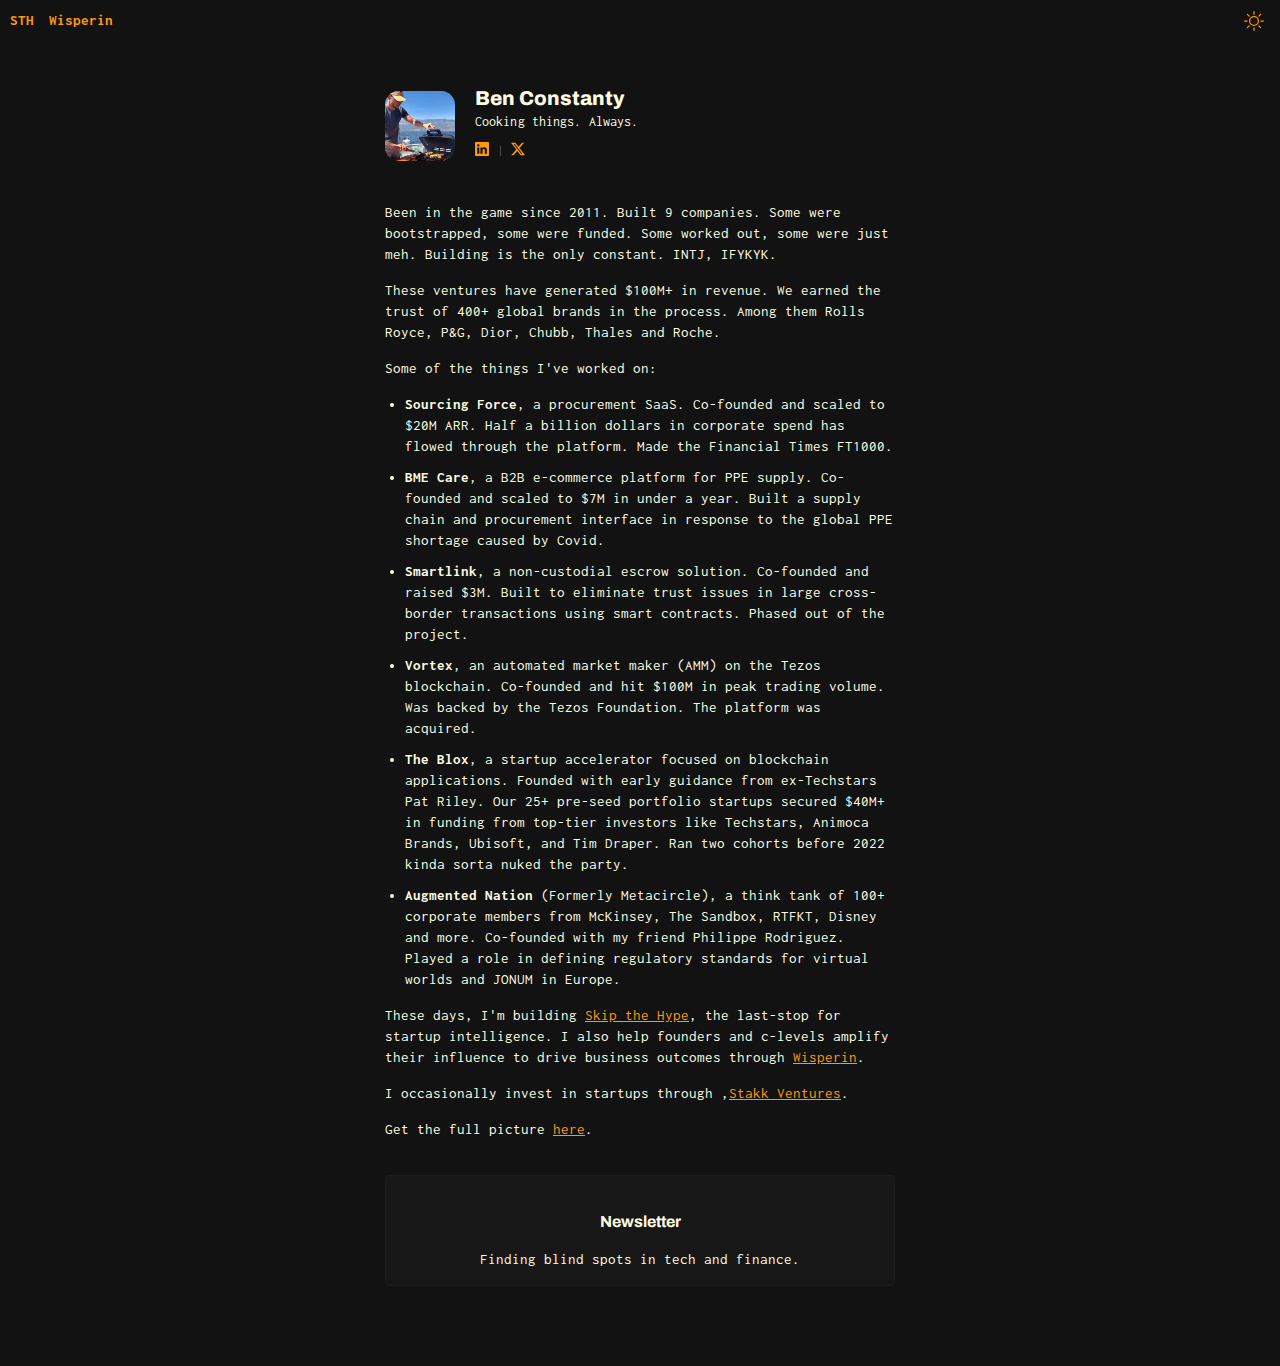
==== index.html @ b624b14b "Initial commit from local folder" ====
<!DOCTYPE html>
<html lang="en">

  <head>
    <meta charset="UTF-8">
    <meta name="viewport" content="width=device-width, initial-scale=1.0">
    <title>Ben Constanty</title>
  
    <!-- Link to the external CSS file -->
    <link rel="stylesheet" href="css/style.css">
  
    <!-- Favicon -->
    <link rel="icon" href="assets/favicon.ico">
  
    <!-- Fonts -->
    <link href="https://fonts.googleapis.com/css2?family=Inconsolata:wght@400;700&display=swap" rel="stylesheet">
    <script>
      (function(w, d, t, h, s, n) {
        w.FlodeskObject = n;
        var fn = function() {
          (w[n].q = w[n].q || []).push(arguments);
        };
        w[n] = w[n] || fn;
        var f = d.getElementsByTagName(t)[0];
        var v = '?v=' + Math.floor(new Date().getTime() / (120 * 1000)) * 60;
        var sm = d.createElement(t);
        sm.async = true;
        sm.type = 'module';
        sm.src = h + s + '.mjs' + v;
        f.parentNode.insertBefore(sm, f);
        var sn = d.createElement(t);
        sn.async = true;
        sn.noModule = true;
        sn.src = h + s + '.js' + v;
        f.parentNode.insertBefore(sn, f);
      })(window, document, 'script', 'https://assets.flodesk.com', '/universal', 'fd');
    </script>
  </head>
  


<body>

  <div class="master">
    <a>STH</a> <a>Wisperin</a> <a></a>
  </div>

  <button class="toggle-button" onclick="toggleDarkMode()">
    <svg xmlns="http://www.w3.org/2000/svg" width="16" height="16" fill="currentColor" class="bi bi-sun" viewBox="0 0 16 16">
      <path d="M8 11a3 3 0 1 1 0-6 3 3 0 0 1 0 6m0 1a4 4 0 1 0 0-8 4 4 0 0 0 0 8M8 0a.5.5 0 0 1 .5.5v2a.5.5 0 0 1-1 0v-2A.5.5 0 0 1 8 0m0 13a.5.5 0 0 1 .5.5v2a.5.5 0 0 1-1 0v-2A.5.5 0 0 1 8 13m8-5a.5.5 0 0 1-.5.5h-2a.5.5 0 0 1 0-1h2a.5.5 0 0 1 .5.5M3 8a.5.5 0 0 1-.5.5h-2a.5.5 0 0 1 0-1h2A.5.5 0 0 1 3 8m10.657-5.657a.5.5 0 0 1 0 .707l-1.414 1.415a.5.5 0 1 1-.707-.708l1.414-1.414a.5.5 0 0 1 .707 0m-9.193 9.193a.5.5 0 0 1 0 .707L3.05 13.657a.5.5 0 0 1-.707-.707l1.414-1.414a.5.5 0 0 1 .707 0m9.193 2.121a.5.5 0 0 1-.707 0l-1.414-1.414a.5.5 0 0 1 .707-.707l1.414 1.414a.5.5 0 0 1 0 .707M4.464 4.465a.5.5 0 0 1-.707 0L2.343 3.05a.5.5 0 1 1 .707-.707l1.414 1.414a.5.5 0 0 1 0 .708"/>
    </svg>
  </button>
</div>
  <div class="container">
    

    <div class="profile">
      <img src="assets/ben_profile_pic.png" alt="Profile Picture" class="profile-pic" id="profile-pic">
      <div>
        <h1>Ben Constanty</h1>
        <p style="line-height:10px; letter-spacing: 0.1px;font-size:14px">Cooking things. Always.</p>
        <div class="link-container">
          <a href="#" class="icon-link">
            <svg xmlns="http://www.w3.org/2000/svg" width="14" height="14" fill="currentColor" class="bi bi-linkedin" viewBox="0 0 16 16">
              <path d="M0 1.146C0 .513.526 0 1.175 0h13.65C15.474 0 16 .513 16 1.146v13.708c0 .633-.526 1.146-1.175 1.146H1.175C.526 16 0 15.487 0 14.854zm4.943 12.248V6.169H2.542v7.225zm-1.2-8.212c.837 0 1.358-.554 1.358-1.248-.015-.709-.52-1.248-1.342-1.248S2.4 3.226 2.4 3.934c0 .694.521 1.248 1.327 1.248zm4.908 8.212V9.359c0-.216.016-.432.08-.586.173-.431.568-.878 1.232-.878.869 0 1.216.662 1.216 1.634v3.865h2.401V9.25c0-2.22-1.184-3.252-2.764-3.252-1.274 0-1.845.7-2.165 1.193v.025h-.016l.016-.025V6.169h-2.4c.03.678 0 7.225 0 7.225z"/>
            </svg>
          </a>
        
          <div class="divider"></div>
        
          <a href="#" class="icon-link">
            <svg xmlns="http://www.w3.org/2000/svg" width="14" height="14" fill="currentColor" class="bi bi-twitter-x" viewBox="0 0 16 16">
              <path d="M12.6.75h2.454l-5.36 6.142L16 15.25h-4.937l-3.867-5.07-4.425 5.07H.316l5.733-6.57L0 .75h5.063l3.495 4.633L12.601.75Zm-.86 13.028h1.36L4.323 2.145H2.865z"/>
            </svg>
          </a>
        </div>
        
      </div>
    </div>
    
    <p>Been in the game since 2011. Built 9 companies. Some were bootstrapped, some were funded. Some worked out, some were just meh.
    Building is the only constant. INTJ, IFYKYK. </p>

    <p>These ventures have generated $100M+ in revenue. We earned the trust of 400+ global brands in the process. Among them Rolls Royce, P&G, Dior, Chubb, Thales and Roche.</p>

    <p>Some of the things I've worked on:</p>
    <ul>
      <li><b>Sourcing Force</b>, a procurement SaaS. Co-founded and scaled to $20M ARR. Half a billion dollars in corporate spend has flowed through the platform. Made the Financial Times FT1000.</li>
      <li><b>BME Care</b>, a B2B e-commerce platform for PPE supply. Co-founded and scaled to $7M in under a year. Built a supply chain and procurement interface in response to the global PPE shortage caused by Covid.</li>
      <li><b>Smartlink</b>, a non-custodial escrow solution. Co-founded and raised $3M. Built to eliminate trust issues in large cross-border transactions using smart contracts. Phased out of the project.</li>
      <li><b>Vortex</b>, an automated market maker (AMM) on the Tezos blockchain. Co-founded and hit $100M in peak trading volume. Was backed by the Tezos Foundation. The platform was acquired.</li>
      <li><b>The Blox</b>, a startup accelerator focused on blockchain applications. Founded with early guidance from ex-Techstars Pat Riley. Our 25+ pre-seed portfolio startups secured $40M+ in funding from top-tier investors like Techstars, Animoca Brands, Ubisoft, and Tim Draper. Ran two cohorts before 2022 kinda sorta nuked the party.</li>
      <li><b>Augmented Nation</b> (Formerly Metacircle), a think tank of 100+ corporate members from McKinsey, The Sandbox, RTFKT, Disney and more. Co-founded with my friend Philippe Rodriguez. Played a role in defining regulatory standards for virtual worlds and JONUM in Europe. </li>
    </ul> 
      
     <p>These days, I'm building <a href="https://www.skipthehype.com" target="_blank">Skip the Hype</a>, the last-stop for startup intelligence. I also help founders and c-levels amplify their influence to drive business outcomes through <a href="https://www.wisper.in" target="_blank">Wisperin</a>.</p>

    <p>I occasionally invest in startups through ,<a href="https://stakk.ventures" target="_blank">Stakk Ventures</a>.</p>

    <p>Get the full picture <a href="https://www.linkedin.com/in/ben-constanty/" target="_blank">here</a>.</p>

    
    <div class="nl-block">
    <h2 style="margin-top: 0px;">Newsletter</h2>
    <p>Finding blind spots in tech and finance.</p>

 
    <div style="padding: 0; position: relative; top: -15px;" id="fd-form-679fdba94f88c79ff9d1add1"></div>
    <script>
      window.fd('form', {
        formId: '679fdba94f88c79ff9d1add1',
        containerEl: '#fd-form-679fdba94f88c79ff9d1add1'
      });
    </script>    
    </div>
  </div>
 
  
  
  <script src="scripts/dark_mode.js" defer></script>
  <script src="scripts/swap_pic.js" defer></script>



</body>
</html>
---- css/style.css ----
@import url('https://fonts.googleapis.com/css2?family=Inconsolata:wght@400;700&family=Archivo:wght@100..900&display=swap');

    :root {
      --bg-color: #121212;
      --text-color: #fefce1;
      --button-text: #fefce1;
      --link-text: #ff9909;;
      --divider-line: #4d4d4d;
      --separator-line: #212121;
    }
    

    body {
      font-family: 'Inconsolata', monospace;
      font-size: 15px;
      line-height: 1.4;
      margin: 0;
      padding: 0;
      background-color: var(--bg-color);
      color: var(--text-color);
      display: flex;
      justify-content: center;
      align-items: center;
      min-height: 100vh;
      transition: background-color 0.0s, color 0.0s;
      overflow-x: hidden;
     
    }

    .container {
      width: 100%;
      max-width: 550px;
      padding: 20px;
      box-sizing: border-box;
      margin-top: 60px;
      margin-bottom: 60px;
    }
ul{

  padding-left:20px;
}
    li{

      margin-bottom: 10px;

    }

    h1 {
      font-size: 20px;
      font-weight: 800;
   line-height:10px;
      font-family: 'Archivo', sans-serif;

    }

    h2 {
      font-size: 16px;
      font-weight: 700;
      margin-bottom: 0px;
      font-family: 'Archivo', sans-serif;

    }

    .dark-mode {
      --bg-color: #ebebe0;
      --text-color: #121212;
      --link-text: #c67e34;
      --divider-line: #c7c7c7;
      --separator-line: #c7c7c7;
    }
    

    .toggle-button {
      position: fixed;
      top: 10px;
      right: 10px;
      border: none;
      background: none;
      cursor: pointer;

    }

    .toggle-button svg {
      width: 20px;
      height: 20px;
      fill: var(--link-text);
    }

    .toggle-button:hover {
      opacity: 0.8;
    }
    .link-container {
      display: flex;
      gap: 0.7em;
      flex-direction: row;
    align-content: center;
   
    align-items: baseline;
    }

    .link-container a {
      font-family: 'Inconsolata', monospace;
      color: var(--link-text);
      font-size: 15px;
      text-decoration: none;
      font-weight: 600;
      margin-bottom: 10px;
    }


    .link-container a:hover {
      text-decoration: underline;
    }


    a{

     color: var(--link-text);
    }

.profile {
      display: flex;
      align-items: center;
      gap: 20px;
      margin-bottom: 30px;
    }
    .profile-pic {
      width: 70px;
      height: 70px;
      border-radius: 20%;
      object-fit: cover;
      transition: transform 0.1s ease-in-out, filter 0.1s ease;
      filter: none;
      position: relative;
    }
    
    .profile-pic:hover {
      filter: contrast(200%) saturate(0%) blur(2px);
      image-rendering: pixelated; /* Forces pixelation */
      transform: scale(1.1) translate(5%, 5%); /* Zoom and move to bottom-right */
      animation: glitch 0.3s steps(2, end) infinite;
    }

.profile:hover::after {
  content: '';
  position: absolute;
  top: 0;
  left: 0;
  width: 60px; /* Same as the original width */
  height: 60px; /* Same as the original height */
  background-image: url('assets/pepe_cook.png'); /* Replace with your hover image */
  background-size: cover;
  background-position: center;
  border-radius: 20%; /* Match the original border-radius */
  z-index: 1;
}
.profile:hover .profile-pic {
  content: none; /* Removes original image */
}

/* Glitch effect */
@keyframes glitch {
  0% {
    clip-path: inset(10% 0 20% 0);
    transform: translate(-2px, 0);
  }
  25% {
    clip-path: inset(20% 0 30% 0);
    transform: translate(2px, -2px);
  }
  50% {
    clip-path: inset(20% 0 30% 0);
    transform: translate(-3px, 2px);
  }
  75% {
    clip-path: inset(15% 0 20% 0);
    transform: translate(3px, -3px);
  }
  100% {
    clip-path: inset(10% 0 20% 0);
    transform: translate(0, 0);
  }
}

 
  .divider {
  width: 1px;
  background-color: var(--divider-line);
  height: 10px;
}

.separator{
    margin-top: 50px;
    width: 100%;
    height: 1px;
    background-color: var(--separator-line);
  }

.nl-block{
    display: flex;
    flex-direction: column;
    align-items: center;
    justify-content: center;
    background-color: #171717;
    border-style: solid;
    border-color: #1c1c1c;
    border-radius: 4px;
    border-width: 1px;
    padding-top: 35px;
    margin-top: 35px;


}

    [data-ff-el="root"].ff-679fdba94f88c79ff9d1add1 .ff-679fdba94f88c79ff9d1add1__form {
    color: #000000;
    width: 100%;
    margin: 0;
    padding: 0;
    font-size: 16px;
    text-align: center;
    font-family: 'Inconsolata', monospace !important;   
    line-height: 0.5;
    letter-spacing: 0.1px;
    text-transform: none;
}

[data-ff-el="root"].ff-679fdba94f88c79ff9d1add1 .ff-679fdba94f88c79ff9d1add1__success-message {
    color: #797979!important;   
    font-size: 14px!important;   
    text-align: left!important;   
    font-family: 'Inconsolata', monospace !important;   
   
}

[data-ff-el="root"].ff-679fdba94f88c79ff9d1add1 .ff-679fdba94f88c79ff9d1add1__control {
    
    border: 1px solid #9e9e9e!important; }

[data-ff-el="root"].ff-679fdba94f88c79ff9d1add1 .ff-679fdba94f88c79ff9d1add1__button {
  
    background: #3566c6!important;   
    text-align: center;
    font-family: 'Inconsolata', monospace !important;   

}

[data-ff-el="root"].ff-679fdba94f88c79ff9d1add1 .ff-679fdba94f88c79ff9d1add1__form {
  
    padding: 0 !important;
    
}

[data-ff-el="root"].ff-679fdba94f88c79ff9d1add1 .ff-679fdba94f88c79ff9d1add1__title {
  
    display: none !important;
}

[data-ff-el="root"].ff-679fdba94f88c79ff9d1add1 .ff-679fdba94f88c79ff9d1add1__subtitle {
 
    display: none!important;
}

[data-ff-el="root"].ff-679fdba94f88c79ff9d1add1 .fd-form-content {
    position: relative;
    display: flex !important;
    gap: 0.5em !important;
    flex-direction: row !important;
    margin-top: 20px!important;
}
    /* Glitch Effect */
    .glitch {
      animation: glitch 0.15s ease-in-out;
    }

    @keyframes glitch {
      0% { transform: translate(0, 0); filter: hue-rotate(0deg); }
      20% { transform: translate(-4px, -4px); filter: hue-rotate(50deg); }
      40% { transform: translate(4px, 4px); filter: hue-rotate(60deg); }
      60% { transform: translate(-4px, 4px); filter: hue-rotate(80deg); }
      80% { transform: translate(4px, -4px); filter: hue-rotate(100deg); }
      100% { transform: translate(0, 0); filter: hue-rotate(0deg); }
    }


  .master {
  position: absolute;
  top: 10px;
  font-weight:700;
  left: 0;
  width: 100%;
  display: flex;
  gap: 1em;
  color: var(--text-colort);
  padding: 0 10px; /* Add padding to prevent sticking */
  box-sizing: border-box; /* Prevents extra width issues */
}
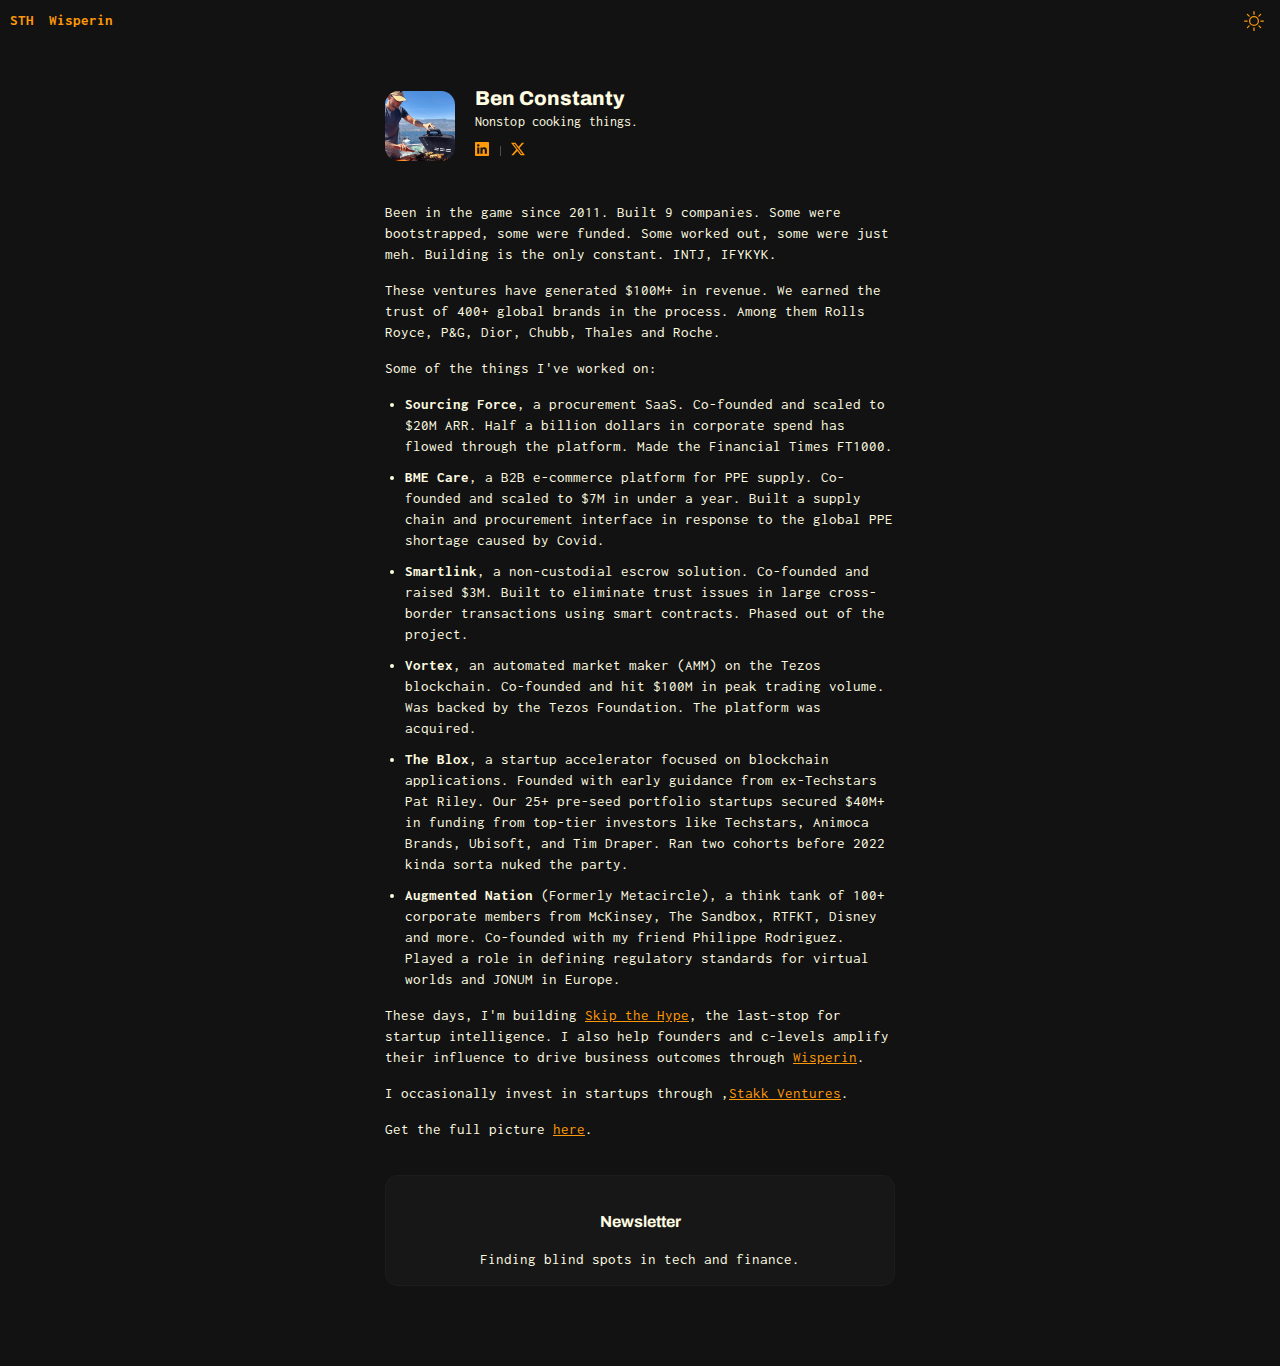
==== commit 93b00017: "Copied content from original folder" ====
--- a/index.html
+++ b/index.html
@@ -36,7 +36,6 @@
       })(window, document, 'script', 'https://assets.flodesk.com', '/universal', 'fd');
     </script>
   </head>
-  
 
 
 <body>
@@ -52,13 +51,13 @@
   </button>
 </div>
   <div class="container">
-    
+
 
     <div class="profile">
       <img src="assets/ben_profile_pic.png" alt="Profile Picture" class="profile-pic" id="profile-pic">
       <div>
         <h1>Ben Constanty</h1>
-        <p style="line-height:10px; letter-spacing: 0.1px;font-size:14px">Cooking things. Always.</p>
+        <p style="line-height:10px; letter-spacing: 0.1px;font-size:14px">Nonstop cooking things.</p>
         <div class="link-container">
           <a href="#" class="icon-link">
             <svg xmlns="http://www.w3.org/2000/svg" width="14" height="14" fill="currentColor" class="bi bi-linkedin" viewBox="0 0 16 16">
--- a/css/style.css
+++ b/css/style.css
@@ -1,5 +1,3 @@
-
-    
 @import url('https://fonts.googleapis.com/css2?family=Inconsolata:wght@400;700&family=Archivo:wght@100..900&display=swap');
 
     :root {
@@ -9,6 +7,18 @@
       --link-text: #ff9909;;
       --divider-line: #4d4d4d;
       --separator-line: #212121;
+      --nl-block:#171717;
+      --nl-border:#1c1c1c;
+    }
+
+    .dark-mode {
+      --bg-color: #ebebe0;
+      --text-color: #121212;
+      --link-text: #c67e34;
+      --divider-line: #c7c7c7;
+      --separator-line: #c7c7c7;
+      --nl-block:#f4f4eb;
+      --nl-border:#ffff;
     }
     
 
@@ -62,14 +72,6 @@
       font-family: 'Archivo', sans-serif;
 
     }
-
-    .dark-mode {
-      --bg-color: #ebebe0;
-      --text-color: #121212;
-      --link-text: #c67e34;
-      --divider-line: #c7c7c7;
-      --separator-line: #c7c7c7;
-    }
     
 
     .toggle-button {
@@ -203,10 +205,10 @@
     flex-direction: column;
     align-items: center;
     justify-content: center;
-    background-color: #171717;
+    background-color: var(--nl-block);
     border-style: solid;
-    border-color: #1c1c1c;
-    border-radius: 4px;
+    border-color: var(--nl-border);;
+    border-radius: 12px;
     border-width: 1px;
     padding-top: 35px;
     margin-top: 35px;
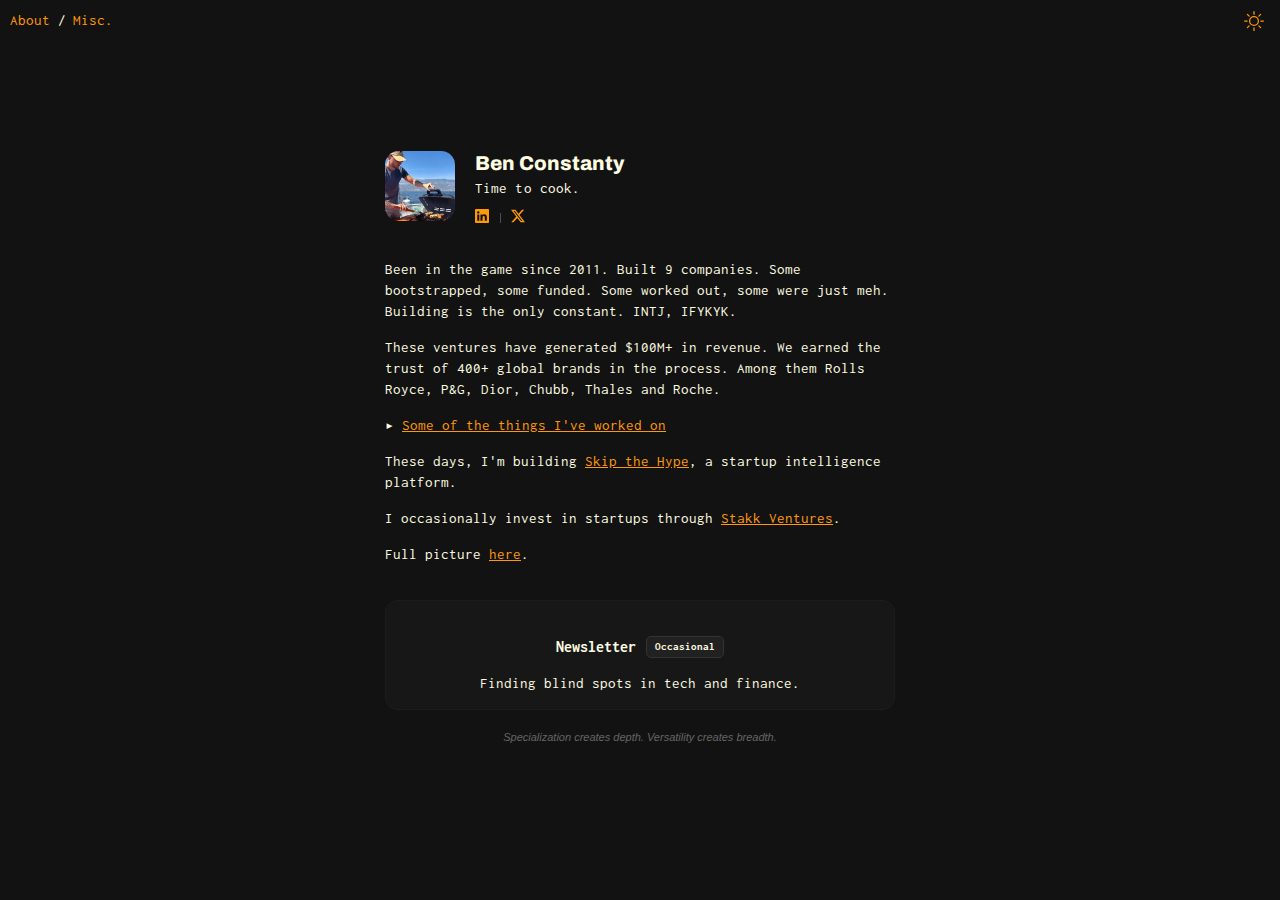
==== commit 926cdb69: "Copied content from original folder" ====
--- a/index.html
+++ b/index.html
@@ -5,10 +5,10 @@
     <meta charset="UTF-8">
     <meta name="viewport" content="width=device-width, initial-scale=1.0">
     <title>Ben Constanty</title>
-  
+
     <!-- Link to the external CSS file -->
     <link rel="stylesheet" href="css/style.css">
-  
+
     <!-- Favicon -->
     <link rel="icon" href="assets/favicon.ico">
   
@@ -40,8 +40,10 @@
 
 <body>
 
-  <div class="master">
-    <a>STH</a> <a>Wisperin</a> <a></a>
+  <div class="master">  
+   
+    <a style="text-decoration: none;" href="/about">About</a> /
+    <a href="/misc" style="text-decoration: none;">Misc.</a>
   </div>
 
   <button class="toggle-button" onclick="toggleDarkMode()">
@@ -57,9 +59,9 @@
       <img src="assets/ben_profile_pic.png" alt="Profile Picture" class="profile-pic" id="profile-pic">
       <div>
         <h1>Ben Constanty</h1>
-        <p style="line-height:10px; letter-spacing: 0.1px;font-size:14px">Nonstop cooking things.</p>
+        <p style="line-height:10px; letter-spacing: 0.1px;font-size:1%px">Time to cook.</p>
         <div class="link-container">
-          <a href="#" class="icon-link">
+          <a href="https://www.linkedin.com/in/ben-constanty/" target="_blank" class="icon-link">
             <svg xmlns="http://www.w3.org/2000/svg" width="14" height="14" fill="currentColor" class="bi bi-linkedin" viewBox="0 0 16 16">
               <path d="M0 1.146C0 .513.526 0 1.175 0h13.65C15.474 0 16 .513 16 1.146v13.708c0 .633-.526 1.146-1.175 1.146H1.175C.526 16 0 15.487 0 14.854zm4.943 12.248V6.169H2.542v7.225zm-1.2-8.212c.837 0 1.358-.554 1.358-1.248-.015-.709-.52-1.248-1.342-1.248S2.4 3.226 2.4 3.934c0 .694.521 1.248 1.327 1.248zm4.908 8.212V9.359c0-.216.016-.432.08-.586.173-.431.568-.878 1.232-.878.869 0 1.216.662 1.216 1.634v3.865h2.401V9.25c0-2.22-1.184-3.252-2.764-3.252-1.274 0-1.845.7-2.165 1.193v.025h-.016l.016-.025V6.169h-2.4c.03.678 0 7.225 0 7.225z"/>
             </svg>
@@ -67,7 +69,7 @@
         
           <div class="divider"></div>
         
-          <a href="#" class="icon-link">
+          <a href="https://x.com/benconstanty" target="_blank" class="icon-link">
             <svg xmlns="http://www.w3.org/2000/svg" width="14" height="14" fill="currentColor" class="bi bi-twitter-x" viewBox="0 0 16 16">
               <path d="M12.6.75h2.454l-5.36 6.142L16 15.25h-4.937l-3.867-5.07-4.425 5.07H.316l5.733-6.57L0 .75h5.063l3.495 4.633L12.601.75Zm-.86 13.028h1.36L4.323 2.145H2.865z"/>
             </svg>
@@ -77,32 +79,27 @@
       </div>
     </div>
     
-    <p>Been in the game since 2011. Built 9 companies. Some were bootstrapped, some were funded. Some worked out, some were just meh.
+    <p>Been in the game since 2011. Built 9 companies. Some bootstrapped, some funded. Some worked out, some were just meh.
     Building is the only constant. INTJ, IFYKYK. </p>
 
     <p>These ventures have generated $100M+ in revenue. We earned the trust of 400+ global brands in the process. Among them Rolls Royce, P&G, Dior, Chubb, Thales and Roche.</p>
 
-    <p>Some of the things I've worked on:</p>
-    <ul>
-      <li><b>Sourcing Force</b>, a procurement SaaS. Co-founded and scaled to $20M ARR. Half a billion dollars in corporate spend has flowed through the platform. Made the Financial Times FT1000.</li>
-      <li><b>BME Care</b>, a B2B e-commerce platform for PPE supply. Co-founded and scaled to $7M in under a year. Built a supply chain and procurement interface in response to the global PPE shortage caused by Covid.</li>
-      <li><b>Smartlink</b>, a non-custodial escrow solution. Co-founded and raised $3M. Built to eliminate trust issues in large cross-border transactions using smart contracts. Phased out of the project.</li>
-      <li><b>Vortex</b>, an automated market maker (AMM) on the Tezos blockchain. Co-founded and hit $100M in peak trading volume. Was backed by the Tezos Foundation. The platform was acquired.</li>
-      <li><b>The Blox</b>, a startup accelerator focused on blockchain applications. Founded with early guidance from ex-Techstars Pat Riley. Our 25+ pre-seed portfolio startups secured $40M+ in funding from top-tier investors like Techstars, Animoca Brands, Ubisoft, and Tim Draper. Ran two cohorts before 2022 kinda sorta nuked the party.</li>
-      <li><b>Augmented Nation</b> (Formerly Metacircle), a think tank of 100+ corporate members from McKinsey, The Sandbox, RTFKT, Disney and more. Co-founded with my friend Philippe Rodriguez. Played a role in defining regulatory standards for virtual worlds and JONUM in Europe. </li>
-    </ul> 
-      
-     <p>These days, I'm building <a href="https://www.skipthehype.com" target="_blank">Skip the Hype</a>, the last-stop for startup intelligence. I also help founders and c-levels amplify their influence to drive business outcomes through <a href="https://www.wisper.in" target="_blank">Wisperin</a>.</p>
+    <span style="text-decoration:none !important;">▸</span> <a href="/website/about.html" style="text-decoration: underline;"> Some of the things I've worked on</a>
+  
+    
+     <p>These days, I'm building <a href="https://www.skipthehype.com" target="_blank">Skip the Hype</a>, a startup intelligence platform. </p>
+    <p>I occasionally invest in startups through <a href="https://stakk.ventures" target="_blank">Stakk Ventures</a>.</p>
 
-    <p>I occasionally invest in startups through ,<a href="https://stakk.ventures" target="_blank">Stakk Ventures</a>.</p>
-
-    <p>Get the full picture <a href="https://www.linkedin.com/in/ben-constanty/" target="_blank">here</a>.</p>
+    <p>Full picture <a href="https://www.linkedin.com/in/ben-constanty/" target="_blank">here</a>.</p>
 
     
     <div class="nl-block">
-    <h2 style="margin-top: 0px;">Newsletter</h2>
+      <div class="nl-header">
+        <div class="newsletter-title">Newsletter</div> 
+        <span class="occasional-tag">Occasional</span>
+      </div>
     <p>Finding blind spots in tech and finance.</p>
-
+    
  
     <div style="padding: 0; position: relative; top: -15px;" id="fd-form-679fdba94f88c79ff9d1add1"></div>
     <script>
@@ -112,13 +109,25 @@
       });
     </script>    
     </div>
+
+   <p style="font-family:Arial, Helvetica, sans-serif; text-align: center; margin-top:20px;font-size: 11px;color: rgb(102, 102, 102);"><i>Specialization creates depth. Versatility creates breadth.</i></p> 
   </div>
  
   
   
   <script src="scripts/dark_mode.js" defer></script>
   <script src="scripts/swap_pic.js" defer></script>
+<script>// JavaScript for the toggle functionality
+document.addEventListener('DOMContentLoaded', () => {
+  const toggleButton = document.getElementById('toggle-button');
+  const toggleContent = document.getElementById('toggle-content');
 
+  toggleButton.addEventListener('click', () => {
+    const isExpanded = toggleContent.classList.toggle('hidden'); // Toggle the 'hidden' class
+    toggleButton.classList.toggle('expanded', !isExpanded); // Rotate the arrow
+  });
+});
+ </script>
 
 
 </body>
--- a/css/style.css
+++ b/css/style.css
@@ -4,11 +4,12 @@
       --bg-color: #121212;
       --text-color: #fefce1;
       --button-text: #fefce1;
-      --link-text: #ff9909;;
+      --link-text: #ff9909;
       --divider-line: #4d4d4d;
       --separator-line: #212121;
       --nl-block:#171717;
       --nl-border:#1c1c1c;
+      --occasional-tag:#222121;;
     }
 
     .dark-mode {
@@ -19,6 +20,7 @@
       --separator-line: #c7c7c7;
       --nl-block:#f4f4eb;
       --nl-border:#ffff;
+      --occasional-tag:#f3f3f3;;
     }
     
 
@@ -47,6 +49,8 @@
       margin-top: 60px;
       margin-bottom: 60px;
     }
+
+    
 ul{
 
   padding-left:20px;
@@ -68,12 +72,27 @@
     h2 {
       font-size: 16px;
       font-weight: 700;
-      margin-bottom: 0px;
+      margin-bottom: 20px;
+      margin-top:40px;
       font-family: 'Archivo', sans-serif;
 
     }
     
 
+    .master {
+      position: absolute;
+      top: 10px;
+      font-family: 'Inconsolata', monospace;
+    letter-spacing: 0px;
+      left: 0;
+      width: 100%;
+      display: flex;
+      gap: 0.5em;
+      color: var(--text-colort);
+      padding: 0 10px; /* Add padding to prevent sticking */
+      box-sizing: border-box; /* Prevents extra width issues */
+    }
+    
     .toggle-button {
       position: fixed;
       top: 10px;
@@ -98,7 +117,6 @@
       gap: 0.7em;
       flex-direction: row;
     align-content: center;
-   
     align-items: baseline;
     }
 
@@ -108,7 +126,7 @@
       font-size: 15px;
       text-decoration: none;
       font-weight: 600;
-      margin-bottom: 10px;
+   
     }
 
 
@@ -185,7 +203,6 @@
     transform: translate(0, 0);
   }
 }
-
  
   .divider {
   width: 1px;
@@ -212,6 +229,7 @@
     border-width: 1px;
     padding-top: 35px;
     margin-top: 35px;
+    position: relative;
 
 
 }
@@ -287,17 +305,130 @@
     }
 
 
-  .master {
-  position: absolute;
-  top: 10px;
-  font-weight:700;
-  left: 0;
+
+
+
+/* Horizontal alignment of title and tag */
+.nl-header {
+  display: flex;
+  justify-content: center; /* Center horizontally */
+  align-items: center; /* Center vertically */
+  gap: 10px; /* Space between the elements */
+}
+
+/* Newsletter title styling */
+.newsletter-title {
+  font-size: 16px;
+  font-weight: bold;
+  font-family: 'Inconsolata', monospace;
+  line-height: 1; /* Ensure consistent line height */
+}
+
+/* Styling for the "Occasional" tag */
+.occasional-tag {
+  background-color: var(--occasional-tag);
+  color:var(--text-color);
+  font-size: 11px;
+  line-height: 16px;
+  padding: 2px 8px;
+  border-radius: 5px;
+  font-family: 'Inconsolata', monospace;
+  font-weight: bold;
+  border-color: #333333;
+  border-style: solid;
+  border-width: 1px;
+}
+
+
+.glassdoor-logo {
+  width: 80px;
+  height: auto;
+}
+.reviews {
+  display: flex;
+  gap: 20px;
+  margin-top: 20px;
+  justify-content: left;
+  font-size:12px;
+
+}
+.review-card {
+  text-align: left;
+  border-radius: 10px;
+  flex: 1;
+  display: flex;
+  flex-direction: column;
+  align-items: left;
+}
+.review-card img {
+  width: 40px;
+  height: 40px;
+  border-radius: 50%;
+  margin-bottom: 10px;
+}
+
+.review-text {
+  display: flex;
+  flex-direction: column;
+  align-items: left;
+}
+
+.role{
+
+  font-size:12px;
+}
+
+.press {
+  margin-top: 30px;
+}
+
+
+.press-list {
+  list-style-type: none;
+  padding: 0;
+}
+.press-list li {
+  margin-bottom: 10px;
+}
+.press-list a {
+  text-decoration: none;
+  color: var(--link-text);;
+  font-weight: bold;
+}
+
+
+.clients-section {
+  text-align: left;
+
+}
+.clients-logos {
+  display: flex;
+  justify-content: left;
+  gap: 10px;
+  flex-wrap: wrap;
+
+}
+.clients-logos img {
+  height: 32px;
+  object-fit: contain;
+}
+
+.events-section {
+
+  text-align: left;
+}
+.events-gallery {
+  display: flex;
+  justify-content: center;
+  gap: 20px;
+  flex-wrap: wrap;
+  margin-top: 20px;
+}
+.event-item {
+ 
+  text-align: center;
+}
+.event-item img {
   width: 100%;
-  display: flex;
-  gap: 1em;
-  color: var(--text-colort);
-  padding: 0 10px; /* Add padding to prevent sticking */
-  box-sizing: border-box; /* Prevents extra width issues */
-}
-
-
+  border-radius: 10px;
+}